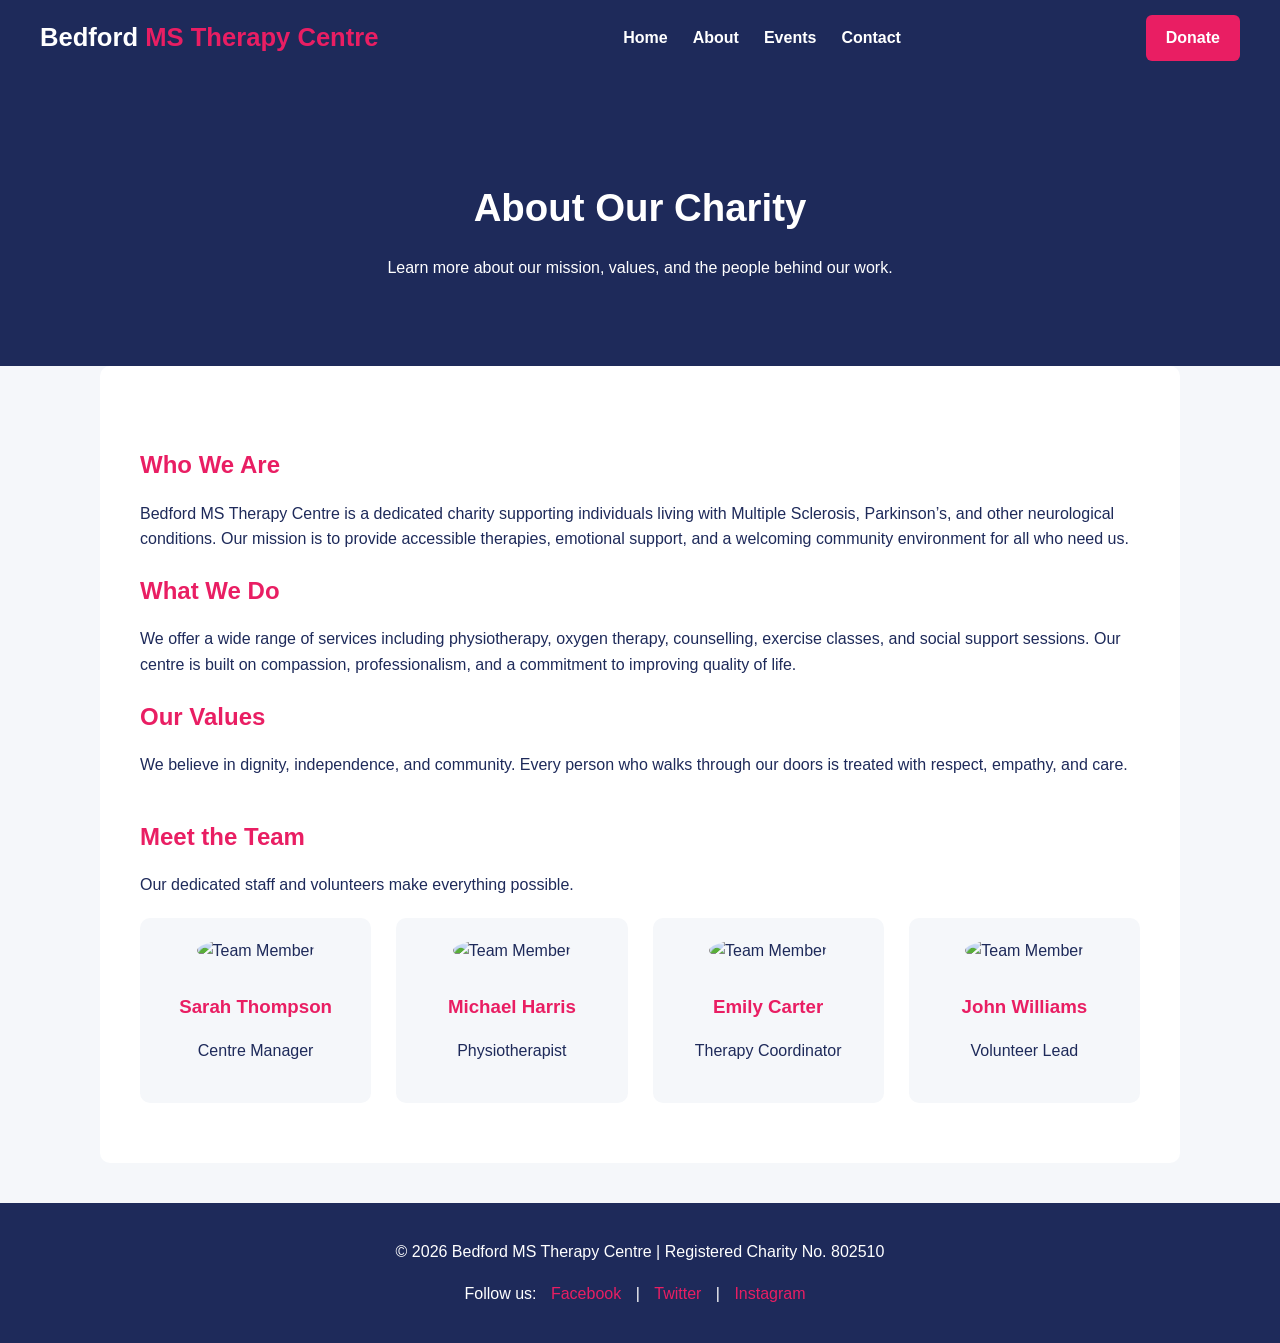
==== about.html @ 3904acf4 "Merge pull request #4 from YeshaiahBright/Yeshaiah_CSS_Changes CSS move to external files." ====
<!DOCTYPE html>
<html lang="en">
<head>
  <meta charset="UTF-8">
  <meta name="viewport" content="width=device-width, initial-scale=1.0">
  <title>About Us | Bedford MS Therapy Centre</title>

  <link rel="stylesheet" href="css/About.css">
</head>

<body>

  <!-- NAVBAR -->
  <nav class="navbar">
    <div class="logo">Bedford <span>MS Therapy Centre</span></div>

    <input type="checkbox" id="menu-toggle">
    <label for="menu-toggle" class="hamburger">&#9776;</label>

    <ul class="nav-links">
      <li><a href="index.html">Home</a></li>
      <li><a href="about.html">About</a></li>
      <li><a href="events.html">Events</a></li>
      <li><a href="contact.html">Contact</a></li>
    </ul>

    <a href="donate.html" class="donate-btn">Donate</a>
  </nav>

  <!-- HEADER -->
  <section class="header">
    <h1>About Our Charity</h1>
    <p>Learn more about our mission, values, and the people behind our work.</p>
  </section>

  <!-- MAIN CONTENT -->
  <section class="content">
    <h2>Who We Are</h2>
    <p>
      Bedford MS Therapy Centre is a dedicated charity supporting individuals living with Multiple Sclerosis, Parkinson’s, and other neurological conditions. 
      Our mission is to provide accessible therapies, emotional support, and a welcoming community environment for all who need us.
    </p>

    <h2>What We Do</h2>
    <p>
      We offer a wide range of services including physiotherapy, oxygen therapy, counselling, exercise classes, and social support sessions. 
      Our centre is built on compassion, professionalism, and a commitment to improving quality of life.
    </p>

    <h2>Our Values</h2>
    <p>
      We believe in dignity, independence, and community. Every person who walks through our doors is treated with respect, empathy, and care.
    </p>

    <!-- TEAM SECTION -->
    <div class="team-section">
      <h2>Meet the Team</h2>
      <p>Our dedicated staff and volunteers make everything possible.</p>

      <div class="team-grid">
        <div class="team-member">
          <img src="team1.webp" alt="Team Member">
          <h3>Sarah Thompson</h3>
          <p>Centre Manager</p>
        </div>

        <div class="team-member">
          <img src="team2.webp" alt="Team Member">
          <h3>Michael Harris</h3>
          <p>Physiotherapist</p>
        </div>

        <div class="team-member">
          <img src="team3.webp" alt="Team Member">
          <h3>Emily Carter</h3>
          <p>Therapy Coordinator</p>
        </div>

        <div class="team-member">
          <img src="team4.webp" alt="Team Member">
          <h3>John Williams</h3>
          <p>Volunteer Lead</p>
        </div>
      </div>
    </div>
  </section>

  <!-- FOOTER -->
  <footer>
    <p>© 2026 Bedford MS Therapy Centre | Registered Charity No. 802510</p>
    <p>Follow us:
      <a href="#">Facebook</a> |
      <a href="#">Twitter</a> |
      <a href="#">Instagram</a>
    </p>
  </footer>

</body>
</html>
---- css/About.css ----
body {
      font-family: Arial, Helvetica, sans-serif;
      margin: 0;
      background-color: #f5f7fa;
      color: #1e2a5a;
      line-height: 1.6;
    }

    a {
      text-decoration: none;
      color: inherit;
    }

    /* ===== NAVBAR ===== */
    .navbar {
      background-color: #1e2a5a;
      color: white;
      display: flex;
      justify-content: space-between;
      align-items: center;
      padding: 15px 40px;
      position: sticky;
      top: 0;
      z-index: 1000;
    }

    .logo {
      font-size: 1.6em;
      font-weight: bold;
    }

    .logo span {
      color: #e91e63;
    }

    .nav-links {
      list-style: none;
      display: flex;
      gap: 25px;
      margin: 0;
      padding: 0;
    }

    .nav-links li a {
      color: white;
      font-weight: bold;
      transition: 0.3s;
    }

    .nav-links li a:hover {
      color: #e91e63;
    }

    .donate-btn {
      background-color: #e91e63;
      color: white;
      padding: 10px 20px;
      border-radius: 6px;
      font-weight: bold;
      transition: 0.3s;
    }

    .donate-btn:hover {
      background-color: #c2185b;
    }

    /* Hamburger */
    .hamburger {
      display: none;
      font-size: 2rem;
      cursor: pointer;
    }

    #menu-toggle {
      display: none;
    }

    @media (max-width: 768px) {
      .nav-links {
        position: absolute;
        top: 70px;
        right: 0;
        background-color: #1e2a5a;
        width: 100%;
        flex-direction: column;
        text-align: center;
        display: none;
        padding: 20px 0;
      }

      .nav-links li {
        margin: 15px 0;
      }

      #menu-toggle:checked ~ .nav-links {
        display: flex;
      }

      .hamburger {
        display: block;
      }

      .donate-btn {
        display: none;
      }
    }

    /* ===== HEADER SECTION ===== */
    .header {
      background-color: #1e2a5a;
      color: white;
      text-align: center;
      padding: 70px 20px;
    }

    .header h1 {
      font-size: 2.4em;
      margin-bottom: 10px;
    }

    /* ===== ABOUT CONTENT ===== */
    .content {
      padding: 60px 40px;
      max-width: 1000px;
      margin: auto;
      background-color: white;
      border-radius: 10px;
    }

    .content h2 {
      color: #e91e63;
      margin-bottom: 15px;
    }

    .content p {
      margin-bottom: 20px;
    }

    .team-section {
      margin-top: 40px;
    }

    .team-grid {
      display: grid;
      grid-template-columns: repeat(auto-fit, minmax(220px, 1fr));
      gap: 25px;
      margin-top: 20px;
    }

    .team-member {
      background-color: #f5f7fa;
      padding: 20px;
      border-radius: 10px;
      text-align: center;
    }

    .team-member img {
      width: 120px;
      height: 120px;
      border-radius: 50%;
      object-fit: cover;
      margin-bottom: 10px;
    }

    .team-member h3 {
      color: #e91e63;
      margin-bottom: 5px;
    }

    /* ===== FOOTER ===== */
    footer {
      background-color: #1e2a5a;
      color: white;
      text-align: center;
      padding: 20px;
      margin-top: 40px;
    }

    footer a {
      color: #e91e63;
      margin: 0 10px;
    }
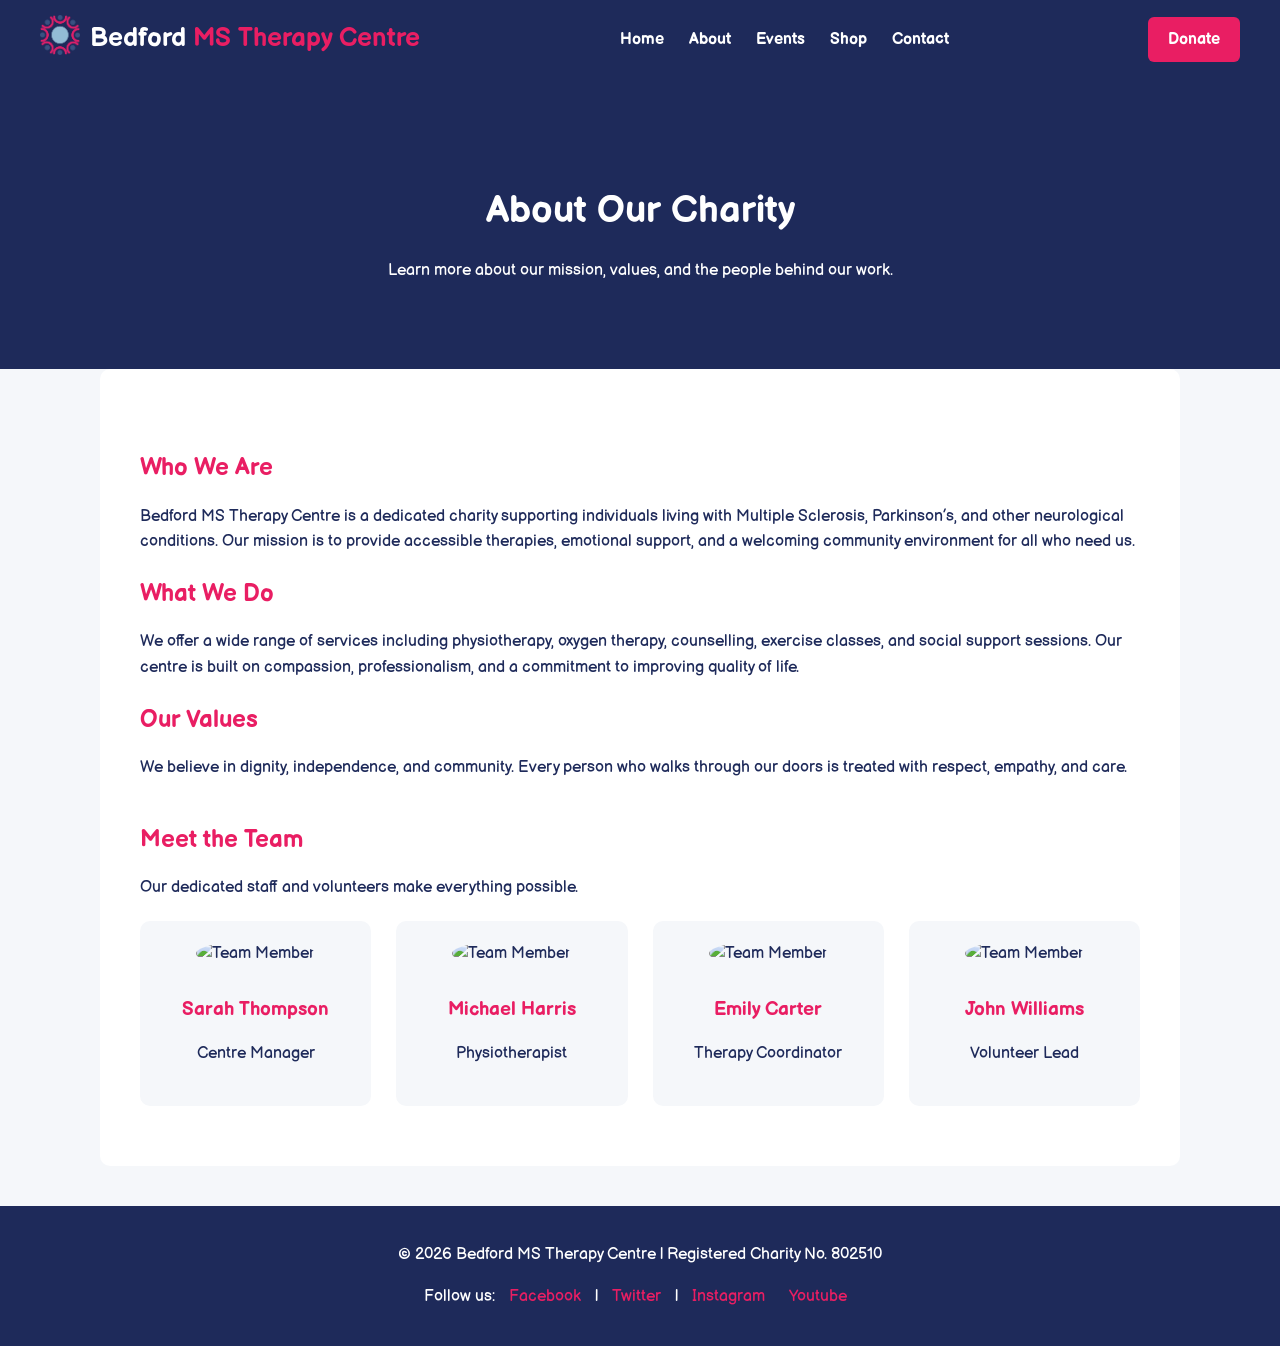
==== commit 0ee96532: "Standardised stuff, and added logo next to title" ====
--- a/about.html
+++ b/about.html
@@ -5,22 +5,38 @@
   <meta name="viewport" content="width=device-width, initial-scale=1.0">
   <title>About Us | Bedford MS Therapy Centre</title>
 
+  <link rel="shortcut icon" type="image/jpg" href="images/favicon.ico" />
+  <link rel="stylesheet" href="css/Main.css">
   <link rel="stylesheet" href="css/About.css">
+    <style>
+    .icon {
+      width: 40px;
+      height: 40px;
+      object-fit: contain;
+    }
+    .brand {
+      display: flex;
+      align-items: center;
+      gap: 10px;
+    }
+  </style>
+  
 </head>
 
 <body>
 
-  <!-- NAVBAR -->
+ <!-- NAVBAR -->
   <nav class="navbar">
+    <div class="brand">
+    <a href="index.html"><img src="images/logo.webp" alt="Icon Logo" class="icon"></a>
     <div class="logo">Bedford <span>MS Therapy Centre</span></div>
-
-    <input type="checkbox" id="menu-toggle">
-    <label for="menu-toggle" class="hamburger">&#9776;</label>
+    </div>
 
     <ul class="nav-links">
       <li><a href="index.html">Home</a></li>
       <li><a href="about.html">About</a></li>
       <li><a href="events.html">Events</a></li>
+      <li><a href="shop.html">Shop</a></li>
       <li><a href="contact.html">Contact</a></li>
     </ul>
 
@@ -89,9 +105,10 @@
   <footer>
     <p>© 2026 Bedford MS Therapy Centre | Registered Charity No. 802510</p>
     <p>Follow us:
-      <a href="#">Facebook</a> |
-      <a href="#">Twitter</a> |
-      <a href="#">Instagram</a>
+      <a href="https://www.facebook.com/BedsNorthantsMsTherapyCentre">Facebook</a> |
+      <a href="https://x.com/mstherapybeds">Twitter</a> |
+      <a href="https://www.instagram.com/bedfordmstherapy/">Instagram</a>
+      <a href="https://www.youtube.com/@Mscentrebedsandnorthants">Youtube</a>
     </p>
   </footer>
 
--- a/css/Main.css
+++ b/css/Main.css
@@ -0,0 +1,2 @@
+/* CSS FILE USED ACROSS ALL PAGES */
+
--- a/css/About.css
+++ b/css/About.css
@@ -1,5 +1,6 @@
+@import url('https://fonts.googleapis.com/css2?family=Balsamiq+Sans:ital,wght@0,400;0,700;1,400;1,700&display=swap');
 body {
-      font-family: Arial, Helvetica, sans-serif;
+      font-family: "Balsamiq Sans", sans-serif;
       margin: 0;
       background-color: #f5f7fa;
       color: #1e2a5a;
